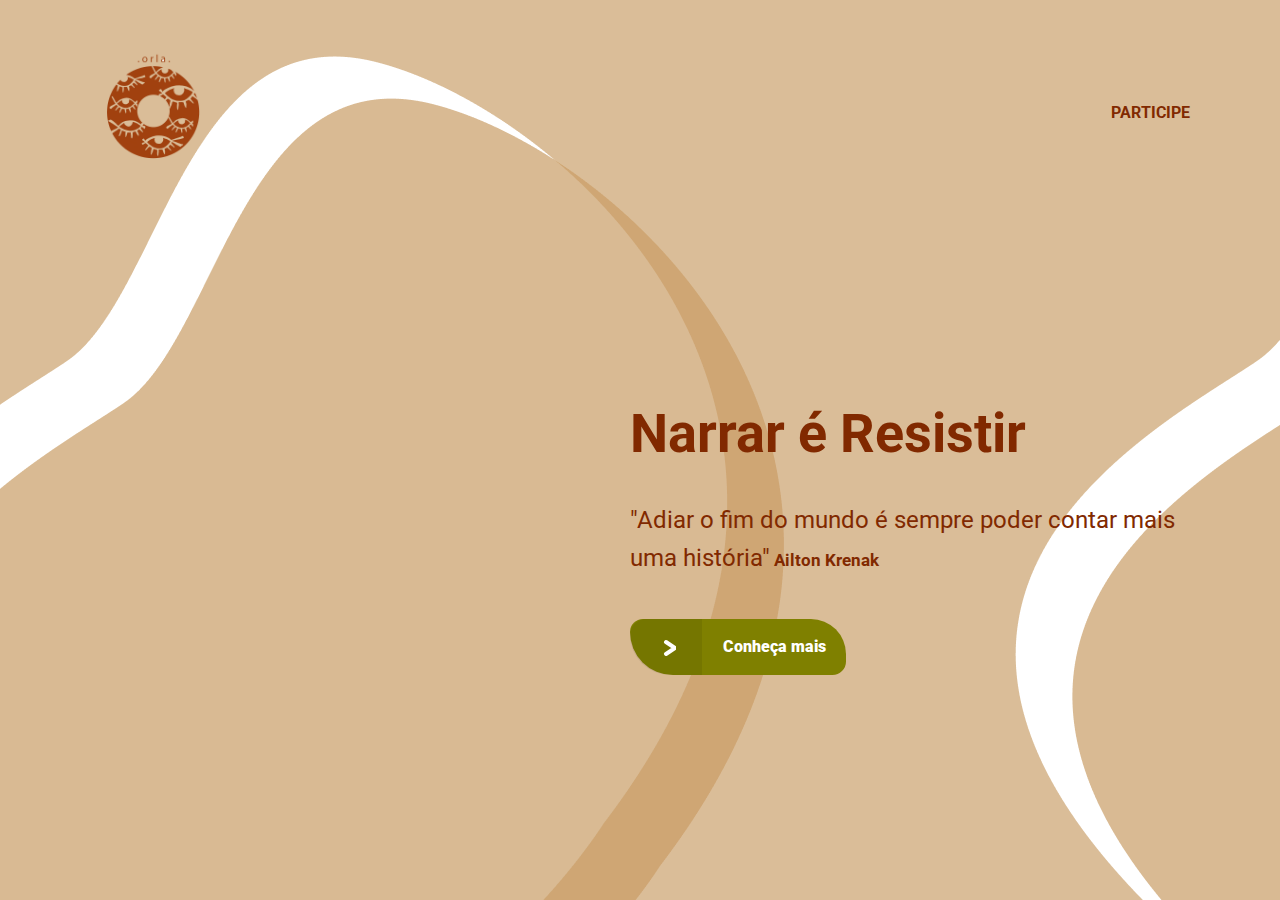
==== index.html @ 9722ca0d "Add files via upload" ====
<!DOCTYPE html>
<html lang="en">

<head>
    <meta charset="UTF-8">
    <meta name="viewport" content="width=device-width, initial-scale=1.0">
    <title>Narrar é Resistir</title>

    <link href="https://fonts.googleapis.com/css2?family=Roboto:wght@300;700&display=swap" rel="stylesheet">
    <link rel="stylesheet" href="./src/style/main.css">
    <link rel="stylesheet" href="./src/style/home.css">
    <link rel="stylesheet" href="./src/style/modal.css">
    <link rel="stylesheet" href="./src/style/responsive.css">
</head>

<body>

    <div id="page-home">
        <div class="content">

            <header>
                <img src="./src/assets/orlaaguas.png" alt="Logomarca da Orla">
                <a class="bounce-in-top" href="contato.html"><span></span>Participe</a>
            </header>

            <main>
                <h1>Narrar é Resistir</h1>
                <p>"Adiar o fim do mundo é sempre poder contar mais uma história"<span> Ailton Krenak</span></p>

                <a href="#"><span></span><strong>Conheça mais</strong></a>
            </main>
        </div>
    </div>

    <div id="modal" class="hide">
        <div class="content">
            <div class="header">
                <h1>Narrar é Resistir...</h1>
                <a href="#">Fechar</a>
            </div>

            <form action="playlist.html">

                <div class="field">
                    <h3>Nosso projeto surgiu...</h3>
                    <p>Mussum Ipsum, cacilds vidis litro abertis. Atirei o pau no gatis, per gatis num morreus. Viva
                        Forevis aptent taciti sociosqu ad litora torquent. Interessantiss quisso pudia ce receita de
                        bolis, mais bolis eu num gostis. Detraxit consequat et quo num tendi nada.
                        <br></br>
                        Cevadis im ampola pa arma uma pindureta. Pra lá , depois divoltis porris, paradis. Si num tem
                        leite então bota uma pinga aí cumpadi! Casamentiss faiz malandris se pirulitá.
                        <br></br>
                        Interagi no mé, cursus quis, vehicula ac nisi. Mais vale um bebadis conhecidiss, que um
                        alcoolatra anonimis. Sapien in monti palavris qui num significa nadis i pareci latim. Suco de
                        cevadiss deixa as pessoas mais interessantis.</p>
                    <button>
                        <img src="./src/assets/play-white.svg" alt="botão de play">
                    </button>
                </div>
            </form>
        </div>
    </div>

    <script src="./src/scripts/index.js"></script>

</body>

</html>
---- src/style/main.css ----
*{
    margin: 0;
    padding: 0;
    box-sizing: border-box;
}

:root{
    --title-color: rgb(129, 41, 0);
    --background-color: rgb(227, 204, 175);
    --um-color: rgb(127, 128, 0);
    --dois-color: rgb(169, 97, 0);
    --tres-color: rgb(6, 115, 109);
    --quatro-color: rgb(201, 156, 100);
    --cinco-color: #ffffff;
}

body{
    font-family: 'Roboto', sans-serif;
    background: var(--background-color);
    -webkit-font-smoothing: antialiased;
}

a{
    text-decoration: none;
}

h1, h2, h3, h4, h5, h6{
    color: var(--title-color);
    

}
---- src/style/home.css ----
#page-home{
    height: 100vh;
    background: url(../assets/background.png);
    background-position: 75vw top;
    
}

    #page-home .content{
        max-width: 1100px;
        width: 90%;
        margin: 0 auto;
        display: flex;
        flex-direction: column;
        height: 100%;
}

#page-home header{
    display: flex;
    align-items: center;
    justify-content: space-between;
    margin-top: 3em;
}   

    #page-home img{
        width: auto;
        height: 8em;
    }

    #page-home header a{
        display: flex;
        color: var(--title-color);
        font-weight: 700;
        text-transform: uppercase;
    }

    #page-home header span{
        display: flex;
        height: auto;
        width: 1.5em;
        margin-right: 1em;
    }

#page-home main{
    max-width: 35em;
    flex: 1;
    display: flex;
    flex-direction: column;
    justify-content: center;
    margin-left: auto;
}

    #page-home main h1{
        font-size: 3.375em;
    }

    #page-home main p{
        font-size: 1.5em;
        line-height: 38px;
        margin-top: 1.5em;
        color: var(--title-color);
    }

    #page-home main p span{
        font-size: .7em;
        font-weight: bold;
    }

    #page-home main a{
        display: flex;
        align-items: center;
        margin-top: 2.5em;
        width: 78%;
        max-width: 13.5em;
        background: var(--um-color);
        height: 3.5em;
        border-radius: 11.5em 31em 12em 38em;
        text-align: center;
        color: #ffffff;
        font-weight: bold;
        font-size: 1em;
        transition: 400ms;
    }

        #page-home main a:hover{
            background: var(--tres-color);
            color: #ffffff;
        }

    #page-home main a span{
        width: 4.5em;
        height: 3.5em;
        background-color: rgba(0, 0, 0, 0.08);
        border-top-left-radius: 1em;
        border-bottom-left-radius: 2.5em;
        display: flex;
        align-items: center;
        justify-content: center;
    }

        #page-home main a span::after{
            content: "";
            background-image: url(../assets/play-white.svg);
            width: 1.25em;
            height: 1.25em;
        }

    #page-home main a strong{
        flex: 1;
    }


    
/* ANIMAÇÃO */
.bounce-in-top {
	animation: bounce-in-top 1.2s 1 both;
} 

/* ----------------------------------------------
 * Generated by Animista on 2020-6-19 0:5:54
 * Licensed under FreeBSD License.
 * See http://animista.net/license for more info. 
 * w: http://animista.net, t: @cssanimista
 * ---------------------------------------------- */

/**
 * ----------------------------------------
 * animation bounce-in-top
 * ----------------------------------------
 */
 @keyframes bounce-in-top {
    0% {
      transform: translateY(-500px);
      animation-timing-function: ease-in;
      opacity: 0;
    }
    38% {
      transform: translateY(0);
      animation-timing-function: ease-out;
      opacity: 1;
    }
    55% {
      transform: translateY(-65px);
      animation-timing-function: ease-in;
    }
    72% {
      transform: translateY(0);
      animation-timing-function: ease-out;
    }
    81% {
      transform: translateY(-28px);
      animation-timing-function: ease-in;
    }
    90% {
      transform: translateY(0);
      animation-timing-function: ease-out;
    }
    95% {
      transform: translateY(-8px);
      animation-timing-function: ease-in;
    }
    100% {
      transform: translateY(0);
      animation-timing-function: ease-out;
    }
  }
---- src/style/modal.css ----
#modal{
    background: var(--tres-color);
    opacity: .9;    
    position: fixed;
    width: 100vw;
    height: 100vh;
    top: 0;
    display: flex;
    justify-content: center;
    align-items: center;
    transition: 400ms;
}

#modal.hide{
    display: none;
}

    #modal .content{
        color: var(--cinco-color);
        width: 26.25em;
    }

    #modal .header{
        display: flex;
        align-items: center;
        justify-content: space-between;
    }

        #modal .header a {
            background-image: url("../assets/x.svg");
            width: 20px;
            height: 20px;
            display: flex;
            font-size: 0.01px;
        }

        #modal .header h1{
            color: var(--cinco-color);
            font-size: 2.25em;
            line-height: 2.625em;
        }

    #modal .field h3{
        margin: 1em 0 1em 0;
        color: var(--cinco-color);
    }

    #modal .field p{
        margin: 1em 0 1em 0;
        color: var(--cinco-color);
        text-align: justify;
    }

    #modal form button{
        width: 10.5em;
        height: 3.5em;
        margin-top: 1em;
        background-color: var(--um-color);
        border: 0;
        border-radius: 11.5em 31em 12em 38em;
        transition: 400ms;
        cursor: pointer;
    }

        #modal form button:hover{
            background-color: var(--tres-color);
            scale: 1.0;
        }

        #modal form button span{
            color: var(--cinco-color);
    
        }
---- src/style/responsive.css ----
/* PAGINA PLAYLIST */

@media only screen and (max-width: 375px){
    .playlist{
        display: block;
        padding: 3em;
    }

    .playlist-direita,
    .playlist-esquerda{
        display: block;
    }

        .playlist-direita iframe,
        .playlist-esquerda iframe{
            display: block;
            width: 100%;
            margin: auto;
        }

    .playlist-direita .playlist-d-text,
    .playlist-esquerda .playlist-e-text{
        margin-top: 1em;
        text-align: center;
    }

    .playlist-direita .playlist-d-text p,
    .playlist-esquerda .playlist-e-text p{
        margin-bottom: 1em;
        text-align: justify;
        font-weight: normal;
    }
}

/* PAGINA INDEX */
@media only screen and (max-width: 375px){

    #page-home main{
        margin-top: 2em;
    }

        #page-home main a{
            margin-bottom: 7em;
        }
}


/* PAGINA NARRAR É RESISTIR */
@media only screen and (max-width: 375px){
    #modal .content{
        margin: 0 1em;
    }

    #modal .header{
        font-size: .8em;
    }
    
    #modal .field h3, p{
        margin: auto;
    }

    #modal form button{
        margin: 0 7em 5em 6em;
    }

}


/* PAGINA CONTATOS */
@media only screen and (max-width: 375px){

    .contato{
        text-align: center;
    }

    .contato .contato-instrucao{
        margin-top: 2em;
    }
}

/* PAGINA QUEM SOMOS */
@media only screen and (max-width: 375px){

    main h1{
        text-align: center;
    }

    .items-grid{
    display: block;
    margin-top: 2em;
    margin-bottom: 2em;
    }

    .items-grid li{
        margin-bottom: 1em;
    }

}
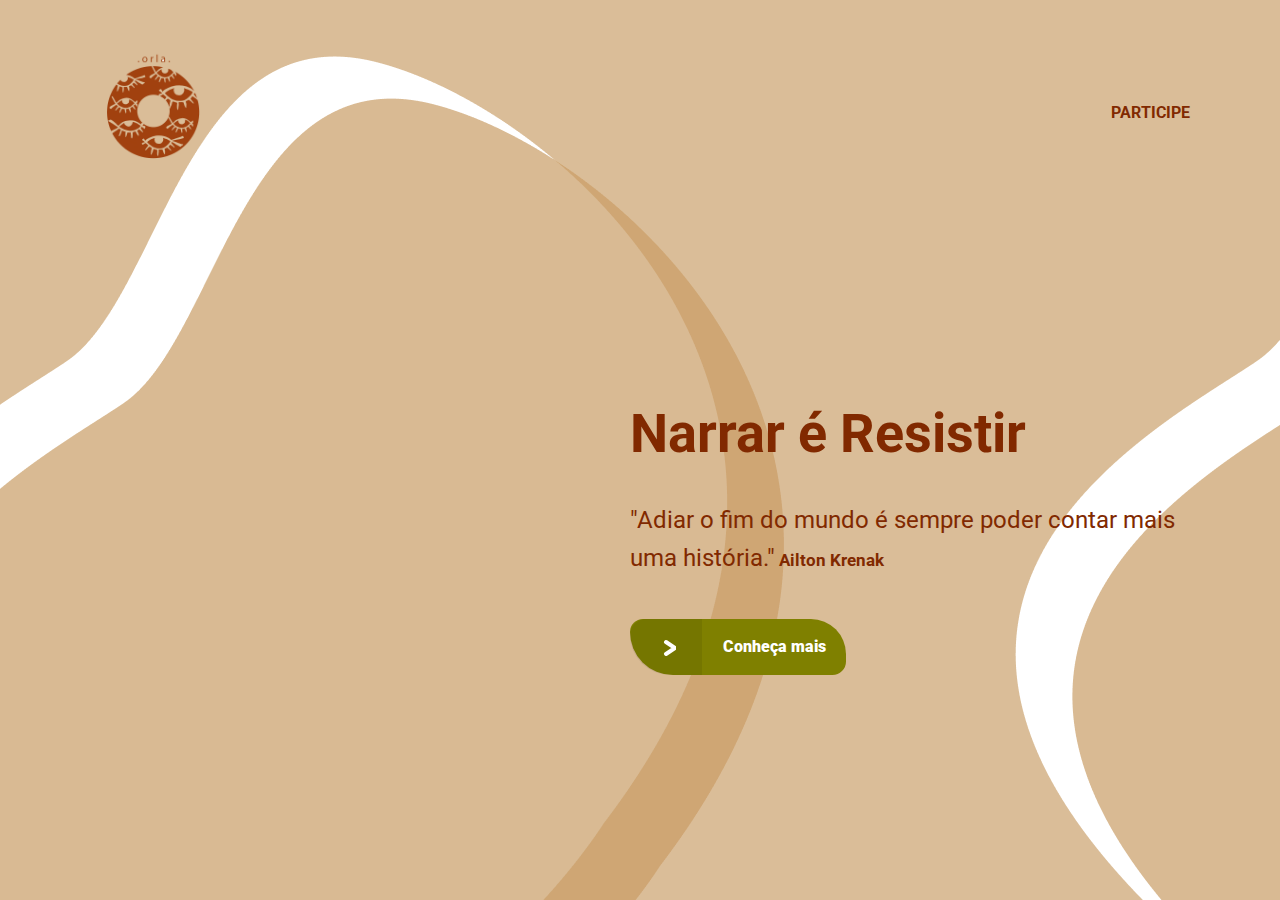
==== commit 1002384b: "Add files via upload" ====
--- a/index.html
+++ b/index.html
@@ -19,13 +19,14 @@
         <div class="content">
 
             <header>
-                <img src="./src/assets/orlaaguas.png" alt="Logomarca da Orla">
+                <a href="index.html">
+                    <img src="./src/assets/orlaaguas.png" alt="Logomarca da Orla"></a>
                 <a class="bounce-in-top" href="contato.html"><span></span>Participe</a>
             </header>
 
             <main>
                 <h1>Narrar é Resistir</h1>
-                <p>"Adiar o fim do mundo é sempre poder contar mais uma história"<span> Ailton Krenak</span></p>
+                <p>"Adiar o fim do mundo é sempre poder contar mais uma história."<span> Ailton Krenak</span></p>
 
                 <a href="#"><span></span><strong>Conheça mais</strong></a>
             </main>
@@ -35,24 +36,29 @@
     <div id="modal" class="hide">
         <div class="content">
             <div class="header">
-                <h1>Narrar é Resistir...</h1>
+                <h2>Narrar é Resistir</h2>
                 <a href="#">Fechar</a>
             </div>
 
             <form action="playlist.html">
 
                 <div class="field">
-                    <h3>Nosso projeto surgiu...</h3>
-                    <p>Mussum Ipsum, cacilds vidis litro abertis. Atirei o pau no gatis, per gatis num morreus. Viva
-                        Forevis aptent taciti sociosqu ad litora torquent. Interessantiss quisso pudia ce receita de
-                        bolis, mais bolis eu num gostis. Detraxit consequat et quo num tendi nada.
+                    <h3>Bem Vinda(o)! O Projeto Narrar é Resistir...</h3>
+                    <p>É uma coletânea online de narrativas ribeirinhas. Assim como Guimarães Rosa, somos apaixonados
+                        pelas histórias das pessoas e seus lugares e acreditamos que a narrativa é uma forma milenar de
+                        resistência, tendo o poder de resgatar memórias individuais e coletivas, afirmar pertencimentos,
+                        conectar pessoas e criar presença em tempos de ausência. A cada episódio, descobriremos os
+                        caminhos, cenários e personagens do Rio das Velhas e seus afluentes, guiados pelas histórias
+                        contadas pelos seus moradores.
                         <br></br>
-                        Cevadis im ampola pa arma uma pindureta. Pra lá , depois divoltis porris, paradis. Si num tem
-                        leite então bota uma pinga aí cumpadi! Casamentiss faiz malandris se pirulitá.
+
+                        O projeto “Narrar é Resistir” foi idealizado pelo coletivo “Orla”, uma articulação entre
+                        movimentos que atuam na região de Venda Nova/BH, que visam sensibilizar, integrar e mobilizar
+                        comunidades ribeirinhas a fim de potencializar o debate e ações que promovam saúde pública,
+                        qualidade de vida, pertencimento, consciência ambiental e valorização cultural.
                         <br></br>
-                        Interagi no mé, cursus quis, vehicula ac nisi. Mais vale um bebadis conhecidiss, que um
-                        alcoolatra anonimis. Sapien in monti palavris qui num significa nadis i pareci latim. Suco de
-                        cevadiss deixa as pessoas mais interessantis.</p>
+                    </p>
+                    <h3>Está pronto para embarcar nessas águas?</h3>
                     <button>
                         <img src="./src/assets/play-white.svg" alt="botão de play">
                     </button>
@@ -65,4 +71,4 @@
 
 </body>
 
-</html>
+</html>--- a/src/style/modal.css
+++ b/src/style/modal.css
@@ -34,9 +34,9 @@
             font-size: 0.01px;
         }
 
-        #modal .header h1{
+        #modal .header h2{
             color: var(--cinco-color);
-            font-size: 2.25em;
+            font-size: 2em;
             line-height: 2.625em;
         }
 
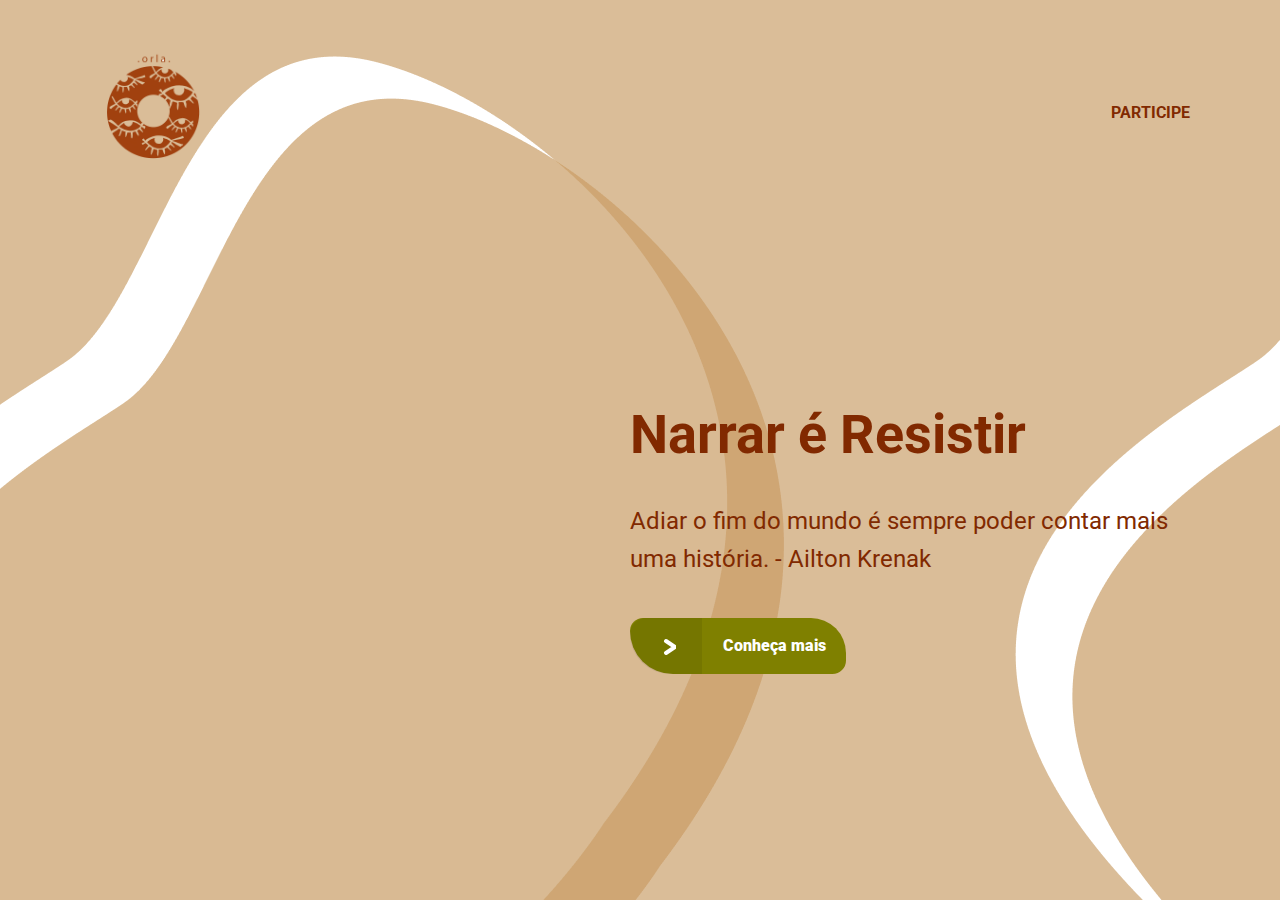
==== commit 914234a0: "Ultimas atualizaçoes" ====
--- a/index.html
+++ b/index.html
@@ -26,7 +26,7 @@
 
             <main>
                 <h1>Narrar é Resistir</h1>
-                <p>"Adiar o fim do mundo é sempre poder contar mais uma história."<span> Ailton Krenak</span></p>
+                <p>Adiar o fim do mundo é sempre poder contar mais uma história. - Ailton Krenak</p>
 
                 <a href="#"><span></span><strong>Conheça mais</strong></a>
             </main>
@@ -43,13 +43,8 @@
             <form action="playlist.html">
 
                 <div class="field">
-                    <h3>Bem Vinda(o)! O Projeto Narrar é Resistir...</h3>
-                    <p>É uma coletânea online de narrativas ribeirinhas. Assim como Guimarães Rosa, somos apaixonados
-                        pelas histórias das pessoas e seus lugares e acreditamos que a narrativa é uma forma milenar de
-                        resistência, tendo o poder de resgatar memórias individuais e coletivas, afirmar pertencimentos,
-                        conectar pessoas e criar presença em tempos de ausência. A cada episódio, descobriremos os
-                        caminhos, cenários e personagens do Rio das Velhas e seus afluentes, guiados pelas histórias
-                        contadas pelos seus moradores.
+                    <h3>Bem Vinda(o)! O Projeto...</h3>
+                    <p>É uma coletânea online de narrativas ribeirinhas. A narrativa é uma forma milenar de resistência, tendo o poder de resgatar memórias individuais e coletivas, afirmar pertencimentos, conectar pessoas e criar presença em tempos de ausência.  A cada episódio, descobriremos os caminhos, cenários e personagens do Rio das Velhas e seus afluentes, guiados pelas histórias contadas pelos seus moradores.
                         <br></br>
 
                         O projeto “Narrar é Resistir” foi idealizado pelo coletivo “Orla”, uma articulação entre
--- a/src/style/responsive.css
+++ b/src/style/responsive.css
@@ -4,6 +4,14 @@
     .playlist{
         display: block;
         padding: 3em;
+    }
+
+    .playlist-descricao{
+        margin: auto;
+    }
+
+    .playlist-descricao p{
+        background: transparent;
     }
 
     .playlist-direita,
@@ -52,11 +60,12 @@
     }
 
     #modal .header{
-        font-size: .8em;
+        font-size: .7em;
     }
     
     #modal .field h3, p{
-        margin: auto;
+        margin: 0;
+        margin-bottom: -6px;
     }
 
     #modal form button{
@@ -68,7 +77,13 @@
 
 /* PAGINA CONTATOS */
 @media only screen and (max-width: 375px){
-
+    .playlist-descricao-contato{
+        margin: auto;
+        padding: 2.5em;
+    }
+    
+    
+    
     .contato{
         text-align: center;
     }
@@ -77,6 +92,8 @@
         margin-top: 2em;
     }
 }
+
+
 
 /* PAGINA QUEM SOMOS */
 @media only screen and (max-width: 375px){
